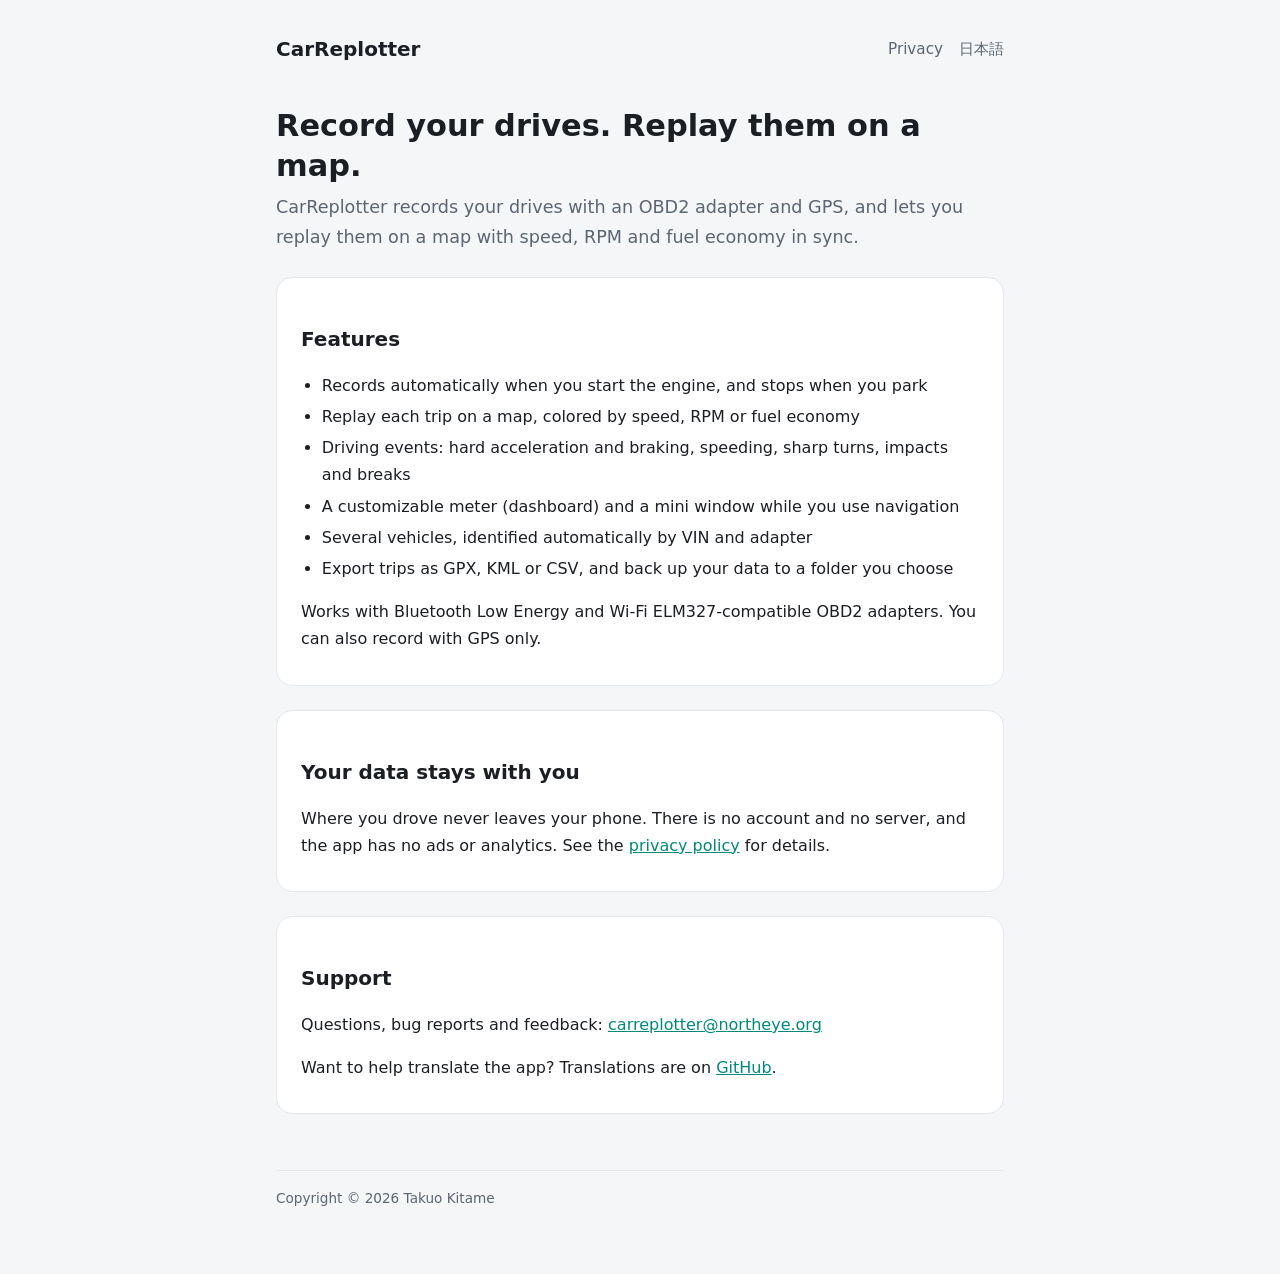
==== index.html @ bde7c333 "Add website: top page, support and privacy policy (en, ja) Co-Authored-By: Claude Opus 5.5 <noreply@" ====
<!doctype html>
<html lang="en">
<head>
<meta charset="utf-8">
<meta name="viewport" content="width=device-width, initial-scale=1">
<title>CarReplotter</title>
<meta name="description" content="Record your drives with an OBD2 adapter and GPS, and replay them on a map.">
<link rel="stylesheet" href="style.css">
<link rel="alternate" hreflang="ja" href="ja/">
</head>
<body>
<main>
<header>
  <a class="brand" href="./">CarReplotter</a>
  <nav><a href="privacy.html">Privacy</a><a href="ja/">日本語</a></nav>
</header>

<h1>Record your drives. Replay them on a map.</h1>
<p class="lead">CarReplotter records your drives with an OBD2 adapter and GPS, and lets you replay them on a map with speed, RPM and fuel economy in sync.</p>

<div class="card">
<h2>Features</h2>
<ul>
  <li>Records automatically when you start the engine, and stops when you park</li>
  <li>Replay each trip on a map, colored by speed, RPM or fuel economy</li>
  <li>Driving events: hard acceleration and braking, speeding, sharp turns, impacts and breaks</li>
  <li>A customizable meter (dashboard) and a mini window while you use navigation</li>
  <li>Several vehicles, identified automatically by VIN and adapter</li>
  <li>Export trips as GPX, KML or CSV, and back up your data to a folder you choose</li>
</ul>
<p>Works with Bluetooth Low Energy and Wi-Fi ELM327-compatible OBD2 adapters. You can also record with GPS only.</p>
</div>

<div class="card">
<h2>Your data stays with you</h2>
<p>Where you drove never leaves your phone. There is no account and no server, and the app has no ads or analytics.
See the <a href="privacy.html">privacy policy</a> for details.</p>
</div>

<div class="card">
<h2>Support</h2>
<p>Questions, bug reports and feedback: <a href="mailto:carreplotter@northeye.org">carreplotter@northeye.org</a></p>
<p>Want to help translate the app? Translations are on <a href="https://github.com/northeye/carreplotter-i18n">GitHub</a>.</p>
</div>

<footer>Copyright © 2026 Takuo Kitame</footer>
</main>
</body>
</html>
---- style.css ----
:root {
  --bg: #f4f6f8;
  --surface: #ffffff;
  --text: #1b1f24;
  --muted: #5b6573;
  --accent: #00897b;
  --border: #e3e7ec;
}
@media (prefers-color-scheme: dark) {
  :root {
    --bg: #0e1116;
    --surface: #161b22;
    --text: #e6edf3;
    --muted: #9aa5b1;
    --accent: #2ec4b6;
    --border: #2a313b;
  }
}
* { box-sizing: border-box; }
body {
  margin: 0;
  background: var(--bg);
  color: var(--text);
  font-family: system-ui, -apple-system, "Segoe UI", Roboto, "Hiragino Sans", "Noto Sans JP", sans-serif;
  line-height: 1.7;
}
main { max-width: 760px; margin: 0 auto; padding: 32px 16px 64px; }
header { display: flex; justify-content: space-between; align-items: center; gap: 16px; flex-wrap: wrap; }
header .brand { font-weight: 700; font-size: 1.25rem; color: var(--text); text-decoration: none; }
nav a { color: var(--muted); margin-left: 16px; text-decoration: none; font-size: 0.95rem; }
nav a:hover { color: var(--accent); }
h1 { font-size: 1.9rem; line-height: 1.3; margin: 40px 0 8px; }
h2 { font-size: 1.25rem; margin: 40px 0 8px; }
h3 { font-size: 1.05rem; margin: 24px 0 4px; }
p.lead { color: var(--muted); font-size: 1.1rem; margin-top: 0; }
a { color: var(--accent); }
.card { background: var(--surface); border: 1px solid var(--border); border-radius: 16px; padding: 4px 24px 16px; margin-top: 24px; }
ul { padding-left: 1.3em; }
li { margin: 4px 0; }
.updated { color: var(--muted); font-size: 0.9rem; }
footer { margin-top: 56px; color: var(--muted); font-size: 0.85rem; border-top: 1px solid var(--border); padding-top: 16px; }
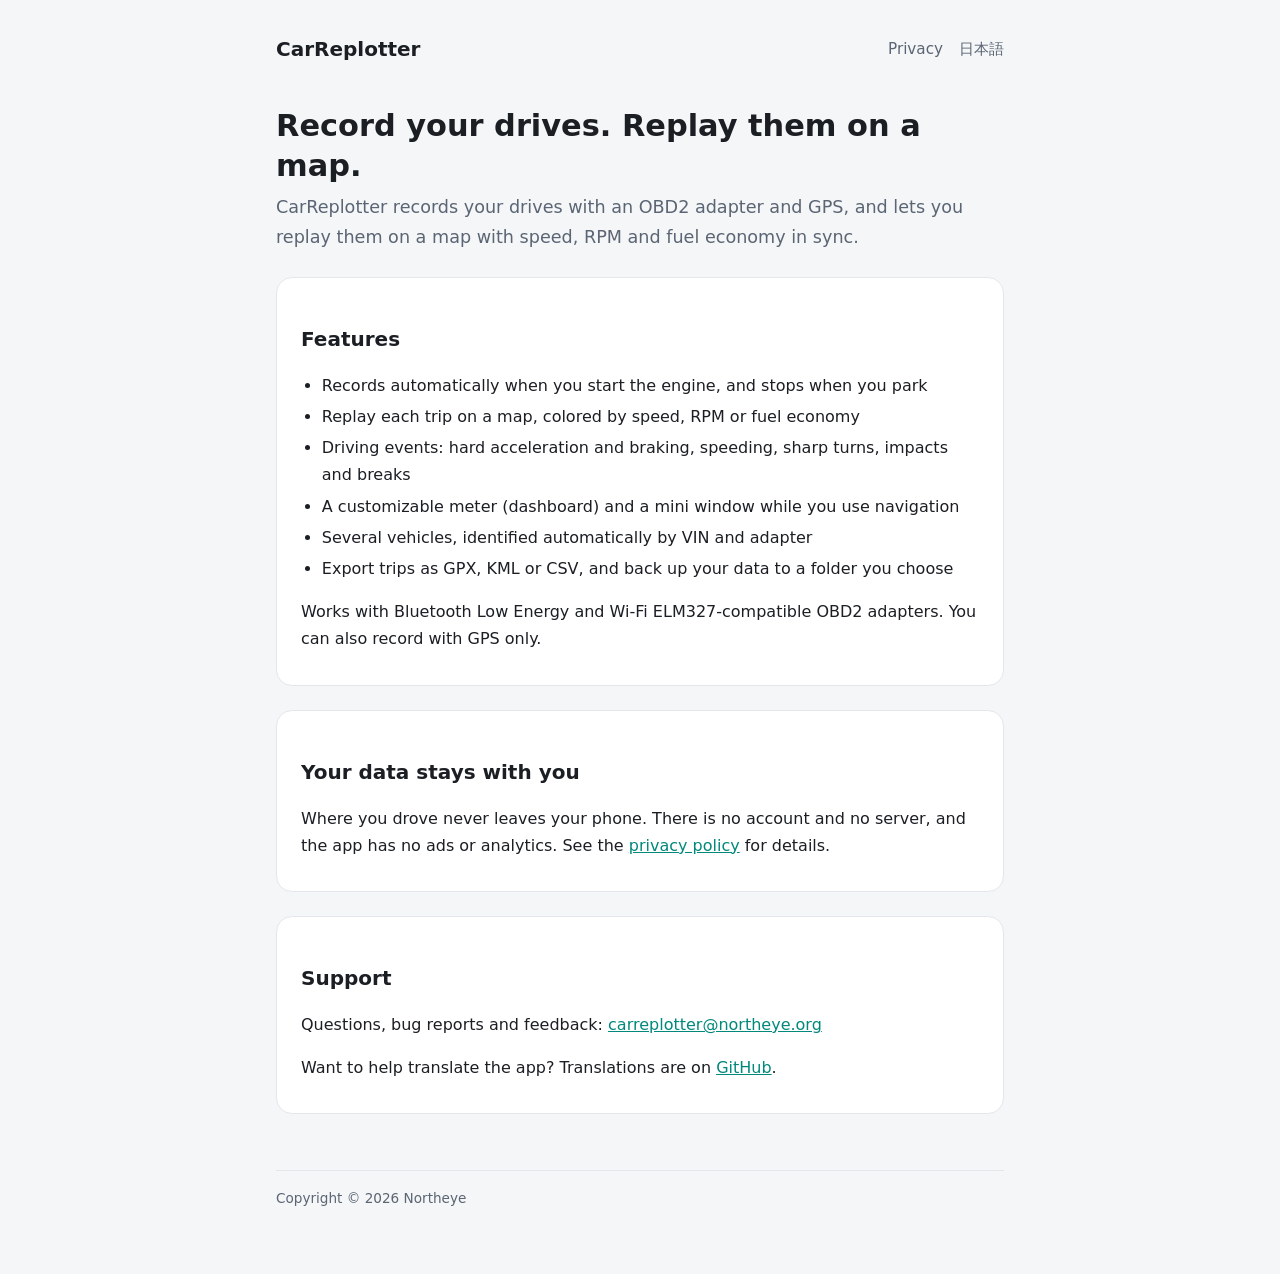
==== commit ce2690f7: "Privacy policy: name the developer Northeye, clarify saved places, backups and contact; copyright No" ====
--- a/index.html
+++ b/index.html
@@ -43,7 +43,7 @@
 <p>Want to help translate the app? Translations are on <a href="https://github.com/northeye/carreplotter-i18n">GitHub</a>.</p>
 </div>
 
-<footer>Copyright © 2026 Takuo Kitame</footer>
+<footer>Copyright © 2026 Northeye</footer>
 </main>
 </body>
 </html>
